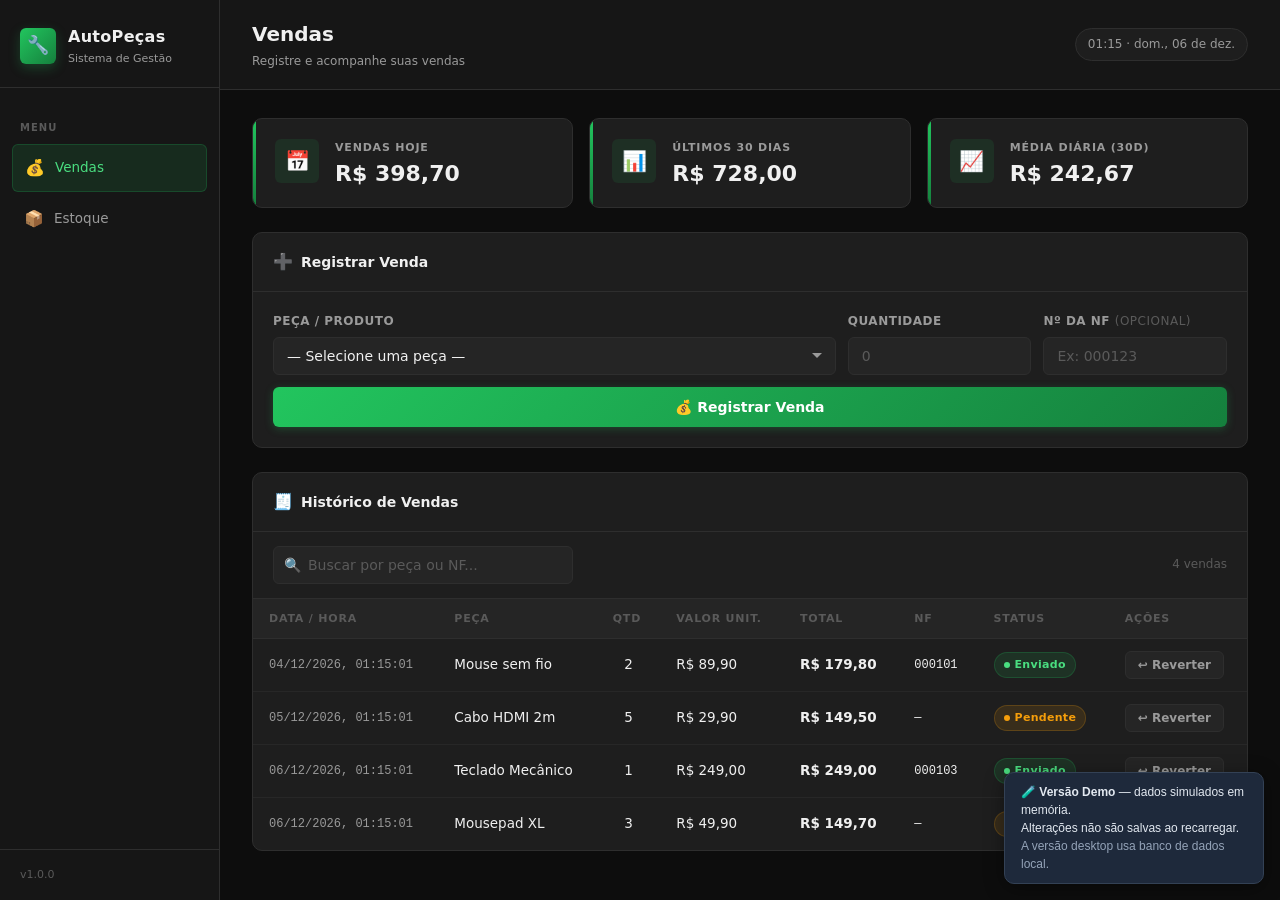
==== index.html @ d02ce4af "Add files via upload" ====
<!doctype html>
<html lang="pt-BR">
<head>
  <meta charset="UTF-8" />
  <meta name="viewport" content="width=device-width, initial-scale=1.0" />
  <title>AutoPeças — Sistema de Gestão</title>
  <link rel="stylesheet" href="loja.css" />
</head>
<body>

  <!-- SIDEBAR -->
  <aside class="sidebar">
    <div class="sidebar-logo">
      <div class="logo-icon">🔧</div>
      <div>
        <div class="logo-text">AutoPeças</div>
        <div class="logo-sub">Sistema de Gestão</div>
      </div>
    </div>

    <nav class="sidebar-nav">
      <div class="nav-label">Menu</div>
      <div class="nav-item active" id="nav-vendas" onclick="showPage('vendas')" style="cursor:pointer">
        <span class="nav-icon">💰</span> Vendas
      </div>
      <div class="nav-item" id="nav-estoque" onclick="showPage('estoque')" style="cursor:pointer">
        <span class="nav-icon">📦</span> Estoque
      </div>
    </nav>

    <div class="sidebar-footer">
      <div class="version">v1.0.0</div>
    </div>
  </aside>

  <!-- MAIN -->
  <div class="main">

    <!-- TOPBAR -->
    <header class="topbar">
      <div class="topbar-title">
        <h1 id="topbar-titulo">Vendas</h1>
        <p id="topbar-subtitulo">Registre e acompanhe suas vendas</p>
      </div>
      <div class="topbar-right">
        <div class="badge-time" id="clock">--:--</div>
      </div>
    </header>

    <!-- ══ PÁGINA: VENDAS ══════════════════════════════════════════════════════ -->
    <div class="page-content" id="page-vendas">

      <div class="stats-grid">
        <div class="stat-card">
          <div class="stat-icon">📅</div>
          <div class="stat-info">
            <div class="stat-label">Vendas Hoje</div>
            <div class="stat-value" id="venda-hoje">R$ 0,00</div>
          </div>
        </div>
        <div class="stat-card">
          <div class="stat-icon">📊</div>
          <div class="stat-info">
            <div class="stat-label">Últimos 30 Dias</div>
            <div class="stat-value" id="venda-30-dias">R$ 0,00</div>
          </div>
        </div>
        <div class="stat-card">
          <div class="stat-icon">📈</div>
          <div class="stat-info">
            <div class="stat-label">Média Diária (30d)</div>
            <div class="stat-value" id="media-30-dias">R$ 0,00</div>
          </div>
        </div>
      </div>

      <!-- REGISTRAR VENDA -->
      <div class="panel registrar-venda">
        <div class="panel-header">
          <h2><span class="ph-icon">➕</span> Registrar Venda</h2>
        </div>
        <div class="panel-body">
          <div class="form-grid cols-4">
            <div class="form-group" style="grid-column: span 2;">
              <label for="select-peca">Peça / Produto</label>
              <select id="select-peca">
                <option value="">— Selecione uma peça —</option>
              </select>
            </div>
            <div class="form-group">
              <label for="input-qtd-venda">Quantidade</label>
              <input type="number" id="input-qtd-venda" placeholder="0" min="1" />
            </div>
            <div class="form-group">
              <label for="input-nf">Nº da NF <span style="color:var(--text-muted);font-weight:400;">(opcional)</span></label>
              <input type="text" id="input-nf" placeholder="Ex: 000123" />
            </div>
            <button type="button" class="btn btn-primary btn-full" onclick="registrarVenda()">
              💰 Registrar Venda
            </button>
          </div>
        </div>
      </div>

      <!-- HISTÓRICO DE VENDAS -->
      <div class="panel historico-vendas">
        <div class="panel-header">
          <h2><span class="ph-icon">🧾</span> Histórico de Vendas</h2>
        </div>
        <div class="table-toolbar">
          <div class="search-wrap">
            <span class="search-icon">🔍</span>
            <input type="text" id="search-vendas" placeholder="Buscar por peça ou NF..."
              oninput="filtrarVendas(this.value)" />
          </div>
          <div class="table-count" id="count-vendas">0 vendas</div>
        </div>
        <div class="table-wrap">
          <table id="tabela-vendas">
            <thead>
              <tr>
                <th>Data / Hora</th>
                <th>Peça</th>
                <th>Qtd</th>
                <th>Valor Unit.</th>
                <th>Total</th>
                <th>NF</th>
                <th>Status</th>
                <th>Ações</th>
              </tr>
            </thead>
            <tbody id="tbody-vendas">
              <tr><td colspan="8">
                <div class="empty-state"><div class="empty-icon">🧾</div><p>Nenhuma venda registrada ainda.</p></div>
              </td></tr>
            </tbody>
          </table>
        </div>
      </div>

    </div><!-- /page-vendas -->

    <!-- ══ PÁGINA: ESTOQUE ═════════════════════════════════════════════════════ -->
    <div class="page-content" id="page-estoque" style="display:none">

      <div class="stats-grid" id="stats-estoque">
        <div class="stat-card">
          <div class="stat-icon">📦</div>
          <div class="stat-info">
            <div class="stat-label">Total de Peças</div>
            <div class="stat-value" id="stat-total-pecas">—</div>
          </div>
        </div>
        <div class="stat-card">
          <div class="stat-icon">🔢</div>
          <div class="stat-info">
            <div class="stat-label">Itens em Estoque</div>
            <div class="stat-value" id="stat-total-itens">—</div>
          </div>
        </div>
        <div class="stat-card">
          <div class="stat-icon">💵</div>
          <div class="stat-info">
            <div class="stat-label">Valor Total em Estoque</div>
            <div class="stat-value" id="stat-valor-total">—</div>
          </div>
        </div>
      </div>

      <!-- CADASTRAR PEÇA -->
      <div class="panel cadastro-peça">
        <div class="panel-header">
          <h2><span class="ph-icon">➕</span> Cadastrar Nova Peça</h2>
        </div>
        <div class="panel-body">
          <div class="form-grid cols-3">
            <div class="form-group" style="grid-column: span 1;">
              <label for="input-nome">Nome da Peça</label>
              <input type="text" id="input-nome" placeholder="Ex: Filtro de Óleo" />
            </div>
            <div class="form-group">
              <label for="input-qtd">Quantidade Inicial</label>
              <input type="number" id="input-qtd" placeholder="0" min="0" />
            </div>
            <div class="form-group">
              <label for="input-valor">Preço Unitário (R$)</label>
              <input type="number" id="input-valor" placeholder="0,00" step="0.01" min="0" />
            </div>
            <div class="form-group span-full">
              <label>Tags <span style="color:var(--text-muted);font-weight:400">(Enter ou vírgula para adicionar)</span></label>
              <div class="tag-input-wrap" id="tag-input-wrap" onclick="document.getElementById('tag-input-field').focus()">
                <div id="tag-chips-new"></div>
                <input
                  type="text"
                  id="tag-input-field"
                  placeholder="Ex: Motor, Filtros, Elétrico..."
                  autocomplete="off"
                  onkeydown="handleTagInput(event)"
                  oninput="showTagSuggestions(this.value)"
                  onblur="commitTagInput(this)"
                />
              </div>
              <div class="tag-suggestions" id="tag-suggestions"></div>
            </div>
            <button type="button" class="btn btn-primary btn-full" onclick="salvarNovaPeca()">
              📦 Adicionar ao Estoque
            </button>
          </div>
        </div>
      </div>

      <!-- TABELA ESTOQUE -->
      <div class="panel historico-vendas">
        <div class="panel-header">
          <h2><span class="ph-icon">📋</span> Estoque Atual</h2>
        </div>

        <div class="tag-filter-bar" id="tag-filter-bar" style="display:none">
          <span class="tag-filter-label">Filtrar por tag:</span>
          <div class="tag-filter-chips" id="tag-filter-chips"></div>
          <button type="button" class="btn btn-sm btn-secondary" onclick="limparFiltroTags()" id="btn-limpar-tags" style="display:none">✕ Limpar</button>
        </div>

        <div class="table-toolbar">
          <div class="search-wrap">
            <span class="search-icon">🔍</span>
            <input type="text" id="search-estoque" placeholder="Buscar peça..." oninput="aplicarFiltros()" />
          </div>
          <div class="table-count" id="count-estoque">0 itens</div>
        </div>

        <div class="table-wrap">
          <table id="tabela-estoque">
            <thead>
              <tr>
                <th>#</th>
                <th>Peça</th>
                <th>Tags</th>
                <th>Quantidade</th>
                <th>Preço Unit.</th>
                <th>Total em Estoque</th>
                <th>Status</th>
                <th>Ações</th>
              </tr>
            </thead>
            <tbody id="tbody-estoque">
              <tr><td colspan="8">
                <div class="empty-state"><div class="empty-icon">📦</div><p>Nenhuma peça cadastrada ainda.</p></div>
              </td></tr>
            </tbody>
          </table>
        </div>
      </div>

    </div><!-- /page-estoque -->

  </div><!-- /main -->

  <!-- TOASTS -->
  <div class="toast-container" id="toast-container"></div>

  <script src="api-bridge-demo.js"></script>
  <script src="renderer.js"></script>
  <script>
    // ── CLOCK ────────────────────────────────────────────────────────────────
    function updateClock() {
      const now = new Date();
      document.getElementById('clock').textContent =
        now.toLocaleTimeString('pt-BR', { hour: '2-digit', minute: '2-digit' }) +
        ' · ' + now.toLocaleDateString('pt-BR', { weekday: 'short', day: '2-digit', month: 'short' });
    }
    updateClock();
    setInterval(updateClock, 30000);

    // ── TOAST ────────────────────────────────────────────────────────────────
    window.showToast = function(title, msg, type = 'success') {
      const icons = { success: '✅', error: '❌', info: 'ℹ️' };
      const container = document.getElementById('toast-container');
      const t = document.createElement('div');
      t.className = `toast toast-${type}`;
      t.innerHTML = `
        <div class="toast-icon">${icons[type]}</div>
        <div class="toast-body">
          <div class="toast-title">${title}</div>
          ${msg ? `<div class="toast-msg">${msg}</div>` : ''}
        </div>
      `;
      container.appendChild(t);
      setTimeout(() => {
        t.style.animation = 'slideOut 0.2s ease forwards';
        setTimeout(() => t.remove(), 200);
      }, 3500);
    };

    // ── NAVEGAÇÃO SPA ─────────────────────────────────────────────────────────
    const pageTitles = {
      vendas:  { titulo: 'Vendas',               sub: 'Registre e acompanhe suas vendas' },
      estoque: { titulo: 'Gerenciador de Estoque', sub: 'Cadastre e controle seus produtos' },
    };

    window.showPage = function(page) {
      // Troca seção visível
      document.getElementById('page-vendas').style.display  = page === 'vendas'  ? '' : 'none';
      document.getElementById('page-estoque').style.display = page === 'estoque' ? '' : 'none';

      // Atualiza nav
      document.getElementById('nav-vendas').classList.toggle('active',  page === 'vendas');
      document.getElementById('nav-estoque').classList.toggle('active', page === 'estoque');

      // Atualiza topbar
      document.getElementById('topbar-titulo').textContent    = pageTitles[page].titulo;
      document.getElementById('topbar-subtitulo').textContent = pageTitles[page].sub;

      // Carrega dados da página ativada
      if (page === 'vendas') {
        atualizarDashboard();
      } else if (page === 'estoque') {
        carregarTabela().then(() => inicializarEventos());
        carregarTagsConhecidas();
      }
    };

    // ── FILTRAR VENDAS ────────────────────────────────────────────────────────
    window.filtrarVendas = function(query) {
      const rows = document.querySelectorAll('#tbody-vendas tr');
      const q = query.toLowerCase();
      let visible = 0;
      rows.forEach(row => {
        const match = row.textContent.toLowerCase().includes(q);
        row.style.display = match ? '' : 'none';
        if (match && !row.querySelector('.empty-state')) visible++;
      });
      const countEl = document.getElementById('count-vendas');
      if (countEl) countEl.textContent = visible + ' venda' + (visible !== 1 ? 's' : '');
    };

    // ── TAG INPUT ─────────────────────────────────────────────────────────────
    let newPecaTags = [];
    let allKnownTags = [];

    function tagColor(tag) {
      const palette = ['#3b82f6','#8b5cf6','#ec4899','#f59e0b','#10b981','#06b6d4','#ef4444','#f97316','#14b8a6','#a855f7'];
      let h = 0;
      for (let i = 0; i < tag.length; i++) h = tag.charCodeAt(i) + ((h << 5) - h);
      return palette[Math.abs(h) % palette.length];
    }
    window.tagColor = tagColor;

    function renderTagChip(tag, onRemove) {
      const color = tagColor(tag);
      const chip = document.createElement('span');
      chip.className = 'tag-chip';
      chip.style.setProperty('--tc', color);
      chip.innerHTML = `${tag}<button type="button" class="tag-chip-remove" onclick="(${onRemove.toString()})(this.parentElement)">×</button>`;
      return chip;
    }

    function refreshNewPecaChips() {
      const wrap = document.getElementById('tag-chips-new');
      if (!wrap) return;
      wrap.innerHTML = '';
      newPecaTags.forEach(tag => {
        wrap.appendChild(renderTagChip(tag, (el) => {
          newPecaTags = newPecaTags.filter(t => t !== el.firstChild.textContent.trim().replace('×','').trim());
          refreshNewPecaChips();
        }));
      });
    }

    window.handleTagInput = function(e) {
      const input = e.target;
      const val = input.value.trim().replace(/,$/, '');
      if ((e.key === 'Enter' || e.key === ',') && val) {
        e.preventDefault();
        addNewTag(val);
        input.value = '';
        document.getElementById('tag-suggestions').innerHTML = '';
      } else if (e.key === 'Backspace' && !input.value && newPecaTags.length) {
        newPecaTags.pop();
        refreshNewPecaChips();
      }
    };

    window.commitTagInput = function(input) {
      const val = input.value.trim().replace(/,$/, '');
      if (val) { addNewTag(val); input.value = ''; }
      setTimeout(() => { document.getElementById('tag-suggestions').innerHTML = ''; }, 150);
    };

    function addNewTag(tag) {
      const clean = tag.trim();
      if (clean && !newPecaTags.includes(clean)) {
        newPecaTags.push(clean);
        if (!allKnownTags.includes(clean)) allKnownTags.push(clean);
        refreshNewPecaChips();
      }
    }

    window.showTagSuggestions = function(query) {
      const box = document.getElementById('tag-suggestions');
      if (!query.trim()) { box.innerHTML = ''; return; }
      const q = query.toLowerCase();
      const matches = allKnownTags.filter(t => t.toLowerCase().includes(q) && !newPecaTags.includes(t));
      if (!matches.length) { box.innerHTML = ''; return; }
      box.innerHTML = matches.map(t =>
        `<div class="tag-suggestion-item" onmousedown="addNewTag('${t}');document.getElementById('tag-input-field').value='';document.getElementById('tag-suggestions').innerHTML=''">${t}</div>`
      ).join('');
    };

    window.getNewPecaTags = () => [...newPecaTags];
    window.resetNewPecaTags = () => {
      newPecaTags = [];
      refreshNewPecaChips();
      document.getElementById('tag-input-field').value = '';
    };

    window.carregarTagsConhecidas = async function() {
      try {
        allKnownTags = await window.api.getAllTags();
        renderTagFilterBar();
      } catch (_) {}
    };

    // ── FILTRO POR TAGS ───────────────────────────────────────────────────────
    let activeTags = new Set();

    function renderTagFilterBar() {
      const bar = document.getElementById('tag-filter-bar');
      const chips = document.getElementById('tag-filter-chips');
      if (!allKnownTags.length) { bar.style.display = 'none'; return; }
      bar.style.display = 'flex';
      chips.innerHTML = allKnownTags.map(tag => {
        const color = tagColor(tag);
        const active = activeTags.has(tag);
        return `<button type="button" class="tag-filter-chip ${active ? 'active' : ''}"
          style="--tc:${color}" onclick="toggleTagFilter('${tag}')">${tag}</button>`;
      }).join('');
    }

    window.toggleTagFilter = function(tag) {
      if (activeTags.has(tag)) activeTags.delete(tag);
      else activeTags.add(tag);
      document.getElementById('btn-limpar-tags').style.display = activeTags.size ? '' : 'none';
      renderTagFilterBar();
      aplicarFiltros();
    };

    window.limparFiltroTags = function() {
      activeTags.clear();
      document.getElementById('btn-limpar-tags').style.display = 'none';
      renderTagFilterBar();
      aplicarFiltros();
    };

    window.aplicarFiltros = function() {
      const q = (document.getElementById('search-estoque')?.value || '').toLowerCase();
      const rows = document.querySelectorAll('#tbody-estoque tr[data-tags]');
      let visible = 0;
      rows.forEach(row => {
        const text = row.textContent.toLowerCase();
        const rowTags = JSON.parse(row.dataset.tags || '[]');
        const textMatch = !q || text.includes(q);
        const tagMatch = !activeTags.size || [...activeTags].every(t => rowTags.includes(t));
        const show = textMatch && tagMatch;
        row.style.display = show ? '' : 'none';
        if (show) visible++;
      });
      const countEl = document.getElementById('count-estoque');
      if (countEl) countEl.textContent = visible + (visible !== 1 ? ' itens' : ' item');
    };

    // ── STATS ESTOQUE ─────────────────────────────────────────────────────────
    window.atualizarStatsEstoque = function(estoque) {
      const totalPecas = estoque.length;
      const totalItens = estoque.reduce((s, p) => s + (p.quantidade || 0), 0);
      const valorTotal = estoque.reduce((s, p) => s + (p.quantidade || 0) * (p.valor || 0), 0);

      const el = (id, v) => { const e = document.getElementById(id); if (e) e.textContent = v; };
      el('stat-total-pecas', totalPecas || '—');
      el('stat-total-itens', totalItens || '—');
      el('stat-valor-total', totalPecas
        ? valorTotal.toLocaleString('pt-BR', { style: 'currency', currency: 'BRL' })
        : '—');

      const countEl = document.getElementById('count-estoque');
      if (countEl) countEl.textContent = totalPecas + (totalPecas !== 1 ? ' itens' : ' item');

      const allTags = [...new Set(estoque.flatMap(p => p.tags || []))].sort();
      allKnownTags = [...new Set([...allKnownTags, ...allTags])];
      renderTagFilterBar();
    };
  </script>
</body>
</html>
---- loja.css ----
/* ===========================
   RESET & VARIABLES
=========================== */
*, *::before, *::after {
  margin: 0;
  padding: 0;
  box-sizing: border-box;
}

:root {
  --green-400: #4ade80;
  --green-500: #22c55e;
  --green-600: #16a34a;
  --green-700: #15803d;
  --green-glow: rgba(34, 197, 94, 0.25);

  --bg-base:    #0d0d0d;
  --bg-surface: #161616;
  --bg-card:    #1e1e1e;
  --bg-input:   #252525;
  --bg-hover:   #2a2a2a;

  --border:     #2e2e2e;
  --border-focus: #22c55e;

  --text-primary:   #f0f0f0;
  --text-secondary: #9a9a9a;
  --text-muted:     #5a5a5a;

  --red:    #ef4444;
  --blue:   #3b82f6;
  --yellow: #f59e0b;

  --sidebar-w: 220px;
  --radius: 10px;
  --radius-sm: 6px;
  --transition: 0.18s ease;
}

html { scroll-behavior: smooth; }

body {
  background: var(--bg-base);
  color: var(--text-primary);
  font-family: "Inter", "Segoe UI", system-ui, sans-serif;
  font-size: 14px;
  line-height: 1.6;
  min-height: 100vh;
  display: flex;
}

/* ===========================
   SIDEBAR
=========================== */
.sidebar {
  width: var(--sidebar-w);
  min-height: 100vh;
  background: var(--bg-surface);
  border-right: 1px solid var(--border);
  display: flex;
  flex-direction: column;
  position: fixed;
  top: 0; left: 0;
  z-index: 100;
}

.sidebar-logo {
  padding: 24px 20px 20px;
  border-bottom: 1px solid var(--border);
  display: flex;
  align-items: center;
  gap: 12px;
}

.sidebar-logo .logo-icon {
  width: 36px;
  height: 36px;
  background: linear-gradient(135deg, var(--green-500), var(--green-700));
  border-radius: var(--radius-sm);
  display: flex;
  align-items: center;
  justify-content: center;
  font-size: 18px;
  flex-shrink: 0;
  box-shadow: 0 4px 12px var(--green-glow);
}

.sidebar-logo .logo-text {
  font-size: 16px;
  font-weight: 700;
  color: var(--text-primary);
  letter-spacing: 0.3px;
}

.sidebar-logo .logo-sub {
  font-size: 11px;
  color: var(--text-secondary);
}

.sidebar-nav {
  padding: 16px 12px;
  flex: 1;
  display: flex;
  flex-direction: column;
  gap: 4px;
}

.nav-label {
  font-size: 10px;
  font-weight: 600;
  text-transform: uppercase;
  letter-spacing: 1px;
  color: var(--text-muted);
  padding: 8px 8px 4px;
  margin-top: 8px;
}

.nav-item {
  display: flex;
  align-items: center;
  gap: 10px;
  padding: 10px 12px;
  border-radius: var(--radius-sm);
  color: var(--text-secondary);
  text-decoration: none;
  font-size: 13.5px;
  font-weight: 500;
  transition: all var(--transition);
  cursor: pointer;
}

.nav-item:hover {
  background: var(--bg-hover);
  color: var(--text-primary);
}

.nav-item.active {
  background: rgba(34, 197, 94, 0.12);
  color: var(--green-400);
  border: 1px solid rgba(34, 197, 94, 0.2);
}

.nav-item .nav-icon {
  font-size: 16px;
  width: 20px;
  text-align: center;
  flex-shrink: 0;
}

.sidebar-footer {
  padding: 16px 20px;
  border-top: 1px solid var(--border);
}

.sidebar-footer .version {
  font-size: 11px;
  color: var(--text-muted);
}

/* ===========================
   MAIN CONTENT
=========================== */
.main {
  margin-left: var(--sidebar-w);
  flex: 1;
  min-height: 100vh;
  display: flex;
  flex-direction: column;
}

/* ===========================
   TOPBAR
=========================== */
.topbar {
  padding: 18px 32px;
  border-bottom: 1px solid var(--border);
  background: var(--bg-surface);
  display: flex;
  align-items: center;
  justify-content: space-between;
  position: sticky;
  top: 0;
  z-index: 50;
}

.topbar-title h1 {
  font-size: 20px;
  font-weight: 700;
  color: var(--text-primary);
}

.topbar-title p {
  font-size: 12px;
  color: var(--text-secondary);
  margin-top: 2px;
}

.topbar-right {
  display: flex;
  align-items: center;
  gap: 12px;
}

.badge-time {
  font-size: 12px;
  color: var(--text-secondary);
  background: var(--bg-card);
  border: 1px solid var(--border);
  padding: 6px 12px;
  border-radius: 20px;
}

/* ===========================
   PAGE CONTENT
=========================== */
.page-content {
  padding: 28px 32px;
  flex: 1;
  display: flex;
  flex-direction: column;
  gap: 24px;
}

/* ===========================
   CARDS DASHBOARD
=========================== */
.stats-grid {
  display: grid;
  grid-template-columns: repeat(3, 1fr);
  gap: 16px;
}

.stat-card {
  background: var(--bg-card);
  border: 1px solid var(--border);
  border-radius: var(--radius);
  padding: 20px 22px;
  display: flex;
  align-items: flex-start;
  gap: 16px;
  transition: all var(--transition);
  position: relative;
  overflow: hidden;
}

.stat-card::before {
  content: '';
  position: absolute;
  top: 0; left: 0;
  width: 3px;
  height: 100%;
  background: linear-gradient(to bottom, var(--green-500), var(--green-700));
  border-radius: 3px 0 0 3px;
}

.stat-card:hover {
  border-color: rgba(34, 197, 94, 0.3);
  transform: translateY(-2px);
  box-shadow: 0 8px 24px rgba(0,0,0,0.3);
}

.stat-icon {
  width: 44px;
  height: 44px;
  background: rgba(34, 197, 94, 0.1);
  border-radius: var(--radius-sm);
  display: flex;
  align-items: center;
  justify-content: center;
  font-size: 20px;
  flex-shrink: 0;
}

.stat-info {
  flex: 1;
  min-width: 0;
}

.stat-info .stat-label {
  font-size: 11px;
  font-weight: 600;
  text-transform: uppercase;
  letter-spacing: 0.8px;
  color: var(--text-secondary);
  margin-bottom: 4px;
}

.stat-info .stat-value {
  font-size: 22px;
  font-weight: 700;
  color: var(--text-primary);
  line-height: 1.2;
}

/* ===========================
   PANELS (cards de seção)
=========================== */
.panel {
  background: var(--bg-card);
  border: 1px solid var(--border);
  border-radius: var(--radius);
  overflow: hidden;
}

.panel-header {
  padding: 16px 20px;
  border-bottom: 1px solid var(--border);
  display: flex;
  align-items: center;
  justify-content: space-between;
}

.panel-header h2 {
  font-size: 14px;
  font-weight: 600;
  color: var(--text-primary);
  display: flex;
  align-items: center;
  gap: 8px;
}

.panel-header h2 .ph-icon {
  color: var(--green-500);
  font-size: 16px;
}

.panel-body {
  padding: 20px;
}

/* ===========================
   FORMULÁRIOS
=========================== */
.form-grid {
  display: grid;
  grid-template-columns: 1fr 1fr;
  gap: 12px;
}

.form-grid.cols-3 {
  grid-template-columns: 2fr 1fr 1fr;
}

.form-grid.cols-4 {
  grid-template-columns: 2fr 1fr 1fr 1fr;
}

.form-group {
  display: flex;
  flex-direction: column;
  gap: 6px;
}

.form-group.span-full {
  grid-column: 1 / -1;
}

.form-group label {
  font-size: 12px;
  font-weight: 600;
  color: var(--text-secondary);
  text-transform: uppercase;
  letter-spacing: 0.5px;
}

input, select {
  width: 100%;
  padding: 10px 13px;
  background: var(--bg-input);
  border: 1px solid var(--border);
  border-radius: var(--radius-sm);
  color: var(--text-primary);
  font-size: 14px;
  font-family: inherit;
  transition: all var(--transition);
  -webkit-appearance: none;
  appearance: none;
}

input:focus, select:focus {
  outline: none;
  border-color: var(--border-focus);
  box-shadow: 0 0 0 3px rgba(34, 197, 94, 0.1);
  background: var(--bg-hover);
}

input::placeholder {
  color: var(--text-muted);
}

select {
  background-image: url("data:image/svg+xml,%3Csvg xmlns='http://www.w3.org/2000/svg' width='12' height='12' viewBox='0 0 12 12'%3E%3Cpath fill='%239a9a9a' d='M6 8L1 3h10z'/%3E%3C/svg%3E");
  background-repeat: no-repeat;
  background-position: right 12px center;
  padding-right: 34px;
}

select option {
  background: #222;
  color: var(--text-primary);
}

/* ===========================
   BOTÕES
=========================== */
.btn {
  display: inline-flex;
  align-items: center;
  justify-content: center;
  gap: 7px;
  padding: 10px 18px;
  border: none;
  border-radius: var(--radius-sm);
  font-size: 13px;
  font-weight: 600;
  font-family: inherit;
  cursor: pointer;
  transition: all var(--transition);
  white-space: nowrap;
  text-decoration: none;
}

.btn-primary {
  background: linear-gradient(135deg, var(--green-500), var(--green-700));
  color: white;
  box-shadow: 0 2px 8px var(--green-glow);
}

.btn-primary:hover {
  background: linear-gradient(135deg, var(--green-400), var(--green-600));
  box-shadow: 0 4px 14px rgba(34, 197, 94, 0.35);
  transform: translateY(-1px);
}

.btn-primary:active { transform: translateY(0); }

.btn-secondary {
  background: var(--bg-input);
  color: var(--text-secondary);
  border: 1px solid var(--border);
}

.btn-secondary:hover {
  background: var(--bg-hover);
  color: var(--text-primary);
  border-color: #444;
}

.btn-danger {
  background: rgba(239, 68, 68, 0.1);
  color: var(--red);
  border: 1px solid rgba(239, 68, 68, 0.2);
}

.btn-danger:hover {
  background: var(--red);
  color: white;
  border-color: var(--red);
}

.btn-blue {
  background: rgba(59, 130, 246, 0.1);
  color: var(--blue);
  border: 1px solid rgba(59, 130, 246, 0.2);
}

.btn-blue:hover {
  background: var(--blue);
  color: white;
  border-color: var(--blue);
}

.btn-sm {
  padding: 6px 12px;
  font-size: 12px;
}

.btn-full {
  width: 100%;
  grid-column: 1 / -1;
  padding: 12px;
  font-size: 14px;
}

/* ===========================
   TABELAS
=========================== */
.table-toolbar {
  display: flex;
  align-items: center;
  justify-content: space-between;
  gap: 12px;
  padding: 14px 20px;
  border-bottom: 1px solid var(--border);
}

.search-wrap {
  position: relative;
  flex: 1;
  max-width: 300px;
}

.search-wrap .search-icon {
  position: absolute;
  left: 11px;
  top: 50%;
  transform: translateY(-50%);
  color: var(--text-muted);
  font-size: 14px;
  pointer-events: none;
}

.search-wrap input {
  padding-left: 34px;
}

.table-count {
  font-size: 12px;
  color: var(--text-muted);
  white-space: nowrap;
}

.table-wrap {
  overflow-x: auto;
}

table {
  width: 100%;
  border-collapse: collapse;
}

table thead {
  background: rgba(255,255,255,0.03);
  border-bottom: 1px solid var(--border);
}

table th {
  padding: 11px 16px;
  text-align: left;
  font-size: 11px;
  font-weight: 600;
  text-transform: uppercase;
  letter-spacing: 0.8px;
  color: var(--text-muted);
  white-space: nowrap;
}

table td {
  padding: 12px 16px;
  border-bottom: 1px solid rgba(255,255,255,0.04);
  color: var(--text-primary);
  font-size: 13.5px;
  vertical-align: middle;
}

table tbody tr:last-child td { border-bottom: none; }

table tbody tr {
  transition: background var(--transition);
}

table tbody tr:hover {
  background: rgba(255,255,255,0.03);
}

.td-mono {
  font-family: "Consolas", "Courier New", monospace;
  font-size: 13px;
}

.td-name {
  font-weight: 500;
}

/* ===========================
   BADGES / STATUS
=========================== */
.badge {
  display: inline-flex;
  align-items: center;
  gap: 5px;
  padding: 3px 9px;
  border-radius: 20px;
  font-size: 11px;
  font-weight: 600;
  letter-spacing: 0.3px;
  white-space: nowrap;
}

.badge::before {
  content: '';
  width: 6px;
  height: 6px;
  border-radius: 50%;
}

.badge-pendente {
  background: rgba(245, 158, 11, 0.12);
  color: var(--yellow);
  border: 1px solid rgba(245, 158, 11, 0.2);
}

.badge-pendente::before { background: var(--yellow); }

.badge-enviado {
  background: rgba(34, 197, 94, 0.12);
  color: var(--green-400);
  border: 1px solid rgba(34, 197, 94, 0.2);
}

.badge-enviado::before { background: var(--green-400); }

.badge-estoque-ok {
  background: rgba(34, 197, 94, 0.1);
  color: var(--green-400);
  border: 1px solid rgba(34, 197, 94, 0.15);
}

.badge-estoque-baixo {
  background: rgba(245, 158, 11, 0.1);
  color: var(--yellow);
  border: 1px solid rgba(245, 158, 11, 0.15);
}

.badge-estoque-critico {
  background: rgba(239, 68, 68, 0.1);
  color: var(--red);
  border: 1px solid rgba(239, 68, 68, 0.15);
}

/* ===========================
   QTD CONTROLS
=========================== */
.qty-control {
  display: inline-flex;
  align-items: center;
  gap: 6px;
}

.qty-control input {
  width: 64px;
  text-align: center;
  padding: 6px 8px;
  font-size: 13px;
}

.qty-btn {
  width: 28px;
  height: 28px;
  display: inline-flex;
  align-items: center;
  justify-content: center;
  border: 1px solid var(--border);
  border-radius: var(--radius-sm);
  background: var(--bg-input);
  color: var(--text-secondary);
  font-size: 16px;
  cursor: pointer;
  transition: all var(--transition);
  flex-shrink: 0;
}

.qty-btn:hover {
  background: var(--blue);
  color: white;
  border-color: var(--blue);
}

/* ===========================
   TAGS
=========================== */

/* chip genérico (na tabela e no input) */
.tag-chip {
  display: inline-flex;
  align-items: center;
  gap: 4px;
  padding: 2px 8px;
  border-radius: 20px;
  font-size: 11px;
  font-weight: 600;
  background: color-mix(in srgb, var(--tc, #22c55e) 15%, transparent);
  color: var(--tc, #22c55e);
  border: 1px solid color-mix(in srgb, var(--tc, #22c55e) 30%, transparent);
  white-space: nowrap;
}

.tag-chip-remove {
  background: none;
  border: none;
  color: inherit;
  cursor: pointer;
  font-size: 14px;
  line-height: 1;
  padding: 0;
  opacity: 0.7;
  margin-left: 2px;
}
.tag-chip-remove:hover { opacity: 1; }

.tag-chip-list {
  display: flex;
  flex-wrap: wrap;
  gap: 4px;
}

/* input de tags no formulário */
.tag-input-wrap {
  display: flex;
  flex-wrap: wrap;
  align-items: center;
  gap: 6px;
  padding: 7px 10px;
  background: var(--bg-input);
  border: 1px solid var(--border);
  border-radius: var(--radius-sm);
  cursor: text;
  min-height: 40px;
  transition: border-color var(--transition), box-shadow var(--transition);
}

.tag-input-wrap:focus-within {
  border-color: var(--border-focus);
  box-shadow: 0 0 0 3px rgba(34,197,94,0.1);
}

#tag-chips-new {
  display: contents;
}

.tag-input-wrap input {
  flex: 1;
  min-width: 120px;
  background: none;
  border: none;
  padding: 0;
  font-size: 13px;
  color: var(--text-primary);
  box-shadow: none;
}

.tag-input-wrap input:focus {
  outline: none;
  box-shadow: none;
  border: none;
}

/* sugestões de autocomplete */
.tag-suggestions {
  position: relative;
  z-index: 50;
}

.tag-suggestion-item {
  padding: 7px 12px;
  font-size: 13px;
  cursor: pointer;
  background: var(--bg-card);
  border: 1px solid var(--border);
  border-top: none;
  color: var(--text-primary);
  transition: background var(--transition);
}

.tag-suggestion-item:first-child {
  border-top: 1px solid var(--border);
  border-radius: var(--radius-sm) var(--radius-sm) 0 0;
}

.tag-suggestion-item:last-child {
  border-radius: 0 0 var(--radius-sm) var(--radius-sm);
}

.tag-suggestion-item:hover {
  background: var(--bg-hover);
  color: var(--green-400);
}

/* barra de filtro por tags */
.tag-filter-bar {
  display: flex;
  align-items: center;
  flex-wrap: wrap;
  gap: 8px;
  padding: 12px 20px;
  border-bottom: 1px solid var(--border);
  background: rgba(255,255,255,0.02);
}

.tag-filter-label {
  font-size: 11px;
  font-weight: 600;
  text-transform: uppercase;
  letter-spacing: 0.8px;
  color: var(--text-muted);
  white-space: nowrap;
}

.tag-filter-chips {
  display: flex;
  flex-wrap: wrap;
  gap: 6px;
}

.tag-filter-chip {
  padding: 3px 10px;
  border-radius: 20px;
  font-size: 12px;
  font-weight: 500;
  cursor: pointer;
  border: 1px solid color-mix(in srgb, var(--tc, #22c55e) 30%, transparent);
  background: transparent;
  color: var(--text-secondary);
  font-family: inherit;
  transition: all var(--transition);
}

.tag-filter-chip:hover {
  background: color-mix(in srgb, var(--tc, #22c55e) 12%, transparent);
  color: var(--tc, #22c55e);
}

.tag-filter-chip.active {
  background: color-mix(in srgb, var(--tc, #22c55e) 18%, transparent);
  color: var(--tc, #22c55e);
  border-color: color-mix(in srgb, var(--tc, #22c55e) 50%, transparent);
  font-weight: 600;
}

/* ===========================
   EMPTY STATE
=========================== */
.empty-state {
  text-align: center;
  padding: 48px 20px;
  color: var(--text-muted);
}

.empty-state .empty-icon {
  font-size: 40px;
  margin-bottom: 12px;
  opacity: 0.5;
}

.empty-state p {
  font-size: 13px;
}

/* ===========================
   TOAST NOTIFICATIONS
=========================== */
.toast-container {
  position: fixed;
  bottom: 24px;
  right: 24px;
  display: flex;
  flex-direction: column;
  gap: 10px;
  z-index: 9999;
}

.toast {
  display: flex;
  align-items: flex-start;
  gap: 12px;
  padding: 14px 18px;
  border-radius: var(--radius);
  background: var(--bg-card);
  border: 1px solid var(--border);
  box-shadow: 0 8px 32px rgba(0,0,0,0.5);
  min-width: 280px;
  max-width: 380px;
  animation: slideIn 0.2s ease;
  font-size: 13.5px;
}

.toast.toast-success { border-left: 3px solid var(--green-500); }
.toast.toast-error   { border-left: 3px solid var(--red); }
.toast.toast-info    { border-left: 3px solid var(--blue); }

.toast-icon { font-size: 18px; flex-shrink: 0; }
.toast-body { flex: 1; }
.toast-title { font-weight: 600; color: var(--text-primary); }
.toast-msg   { font-size: 12px; color: var(--text-secondary); margin-top: 2px; }

@keyframes slideIn {
  from { opacity: 0; transform: translateX(20px); }
  to   { opacity: 1; transform: translateX(0); }
}

@keyframes slideOut {
  from { opacity: 1; transform: translateX(0); }
  to   { opacity: 0; transform: translateX(20px); }
}

/* ===========================
   DIVISOR DE AÇÕES
=========================== */
.action-group {
  display: flex;
  align-items: center;
  gap: 6px;
}

/* ===========================
   SEPARADOR
=========================== */
.divider {
  height: 1px;
  background: var(--border);
  margin: 4px 0;
}

/* ===========================
   SCROLLBAR
=========================== */
::-webkit-scrollbar { width: 8px; height: 8px; }
::-webkit-scrollbar-track { background: var(--bg-base); }
::-webkit-scrollbar-thumb { background: #333; border-radius: 4px; }
::-webkit-scrollbar-thumb:hover { background: #444; }

/* ===========================
   RESPONSIVO
=========================== */
@media (max-width: 900px) {
  :root { --sidebar-w: 0px; }

  .sidebar { display: none; }
  .main { margin-left: 0; }
  .page-content { padding: 20px 16px; }
  .topbar { padding: 14px 16px; }

  .stats-grid { grid-template-columns: 1fr 1fr; }
  .form-grid { grid-template-columns: 1fr 1fr; }
  .form-grid.cols-3,
  .form-grid.cols-4 { grid-template-columns: 1fr 1fr; }
}

@media (max-width: 600px) {
  .stats-grid { grid-template-columns: 1fr; }
  .form-grid,
  .form-grid.cols-3,
  .form-grid.cols-4 { grid-template-columns: 1fr; }
}
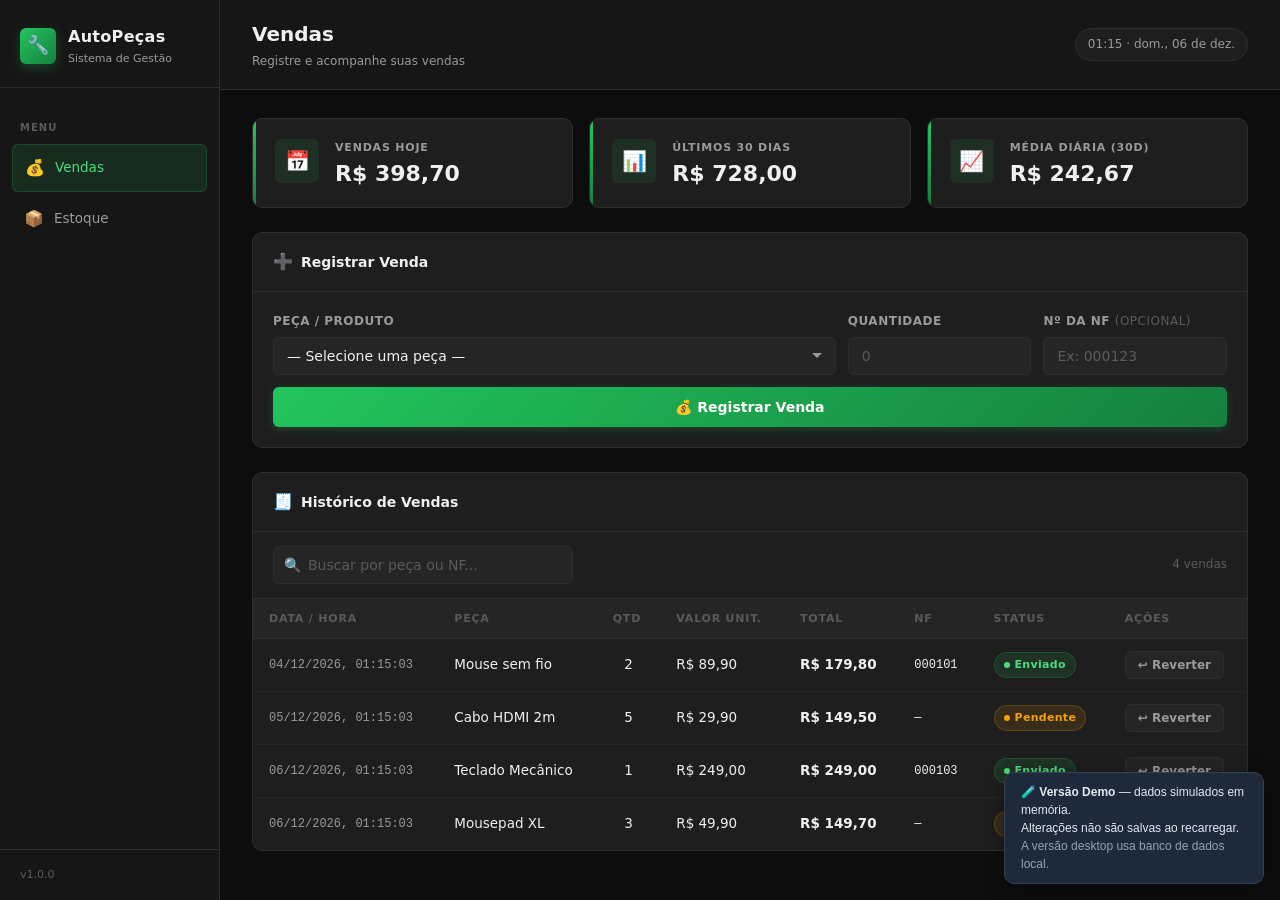
==== commit 4cb4fcf1: "Update title from 'AutoPeças' to 'Stockflow'" ====
--- a/index.html
+++ b/index.html
@@ -3,7 +3,7 @@
 <head>
   <meta charset="UTF-8" />
   <meta name="viewport" content="width=device-width, initial-scale=1.0" />
-  <title>AutoPeças — Sistema de Gestão</title>
+  <title>Stockflow — Sistema de Gestão</title>
   <link rel="stylesheet" href="loja.css" />
 </head>
 <body>
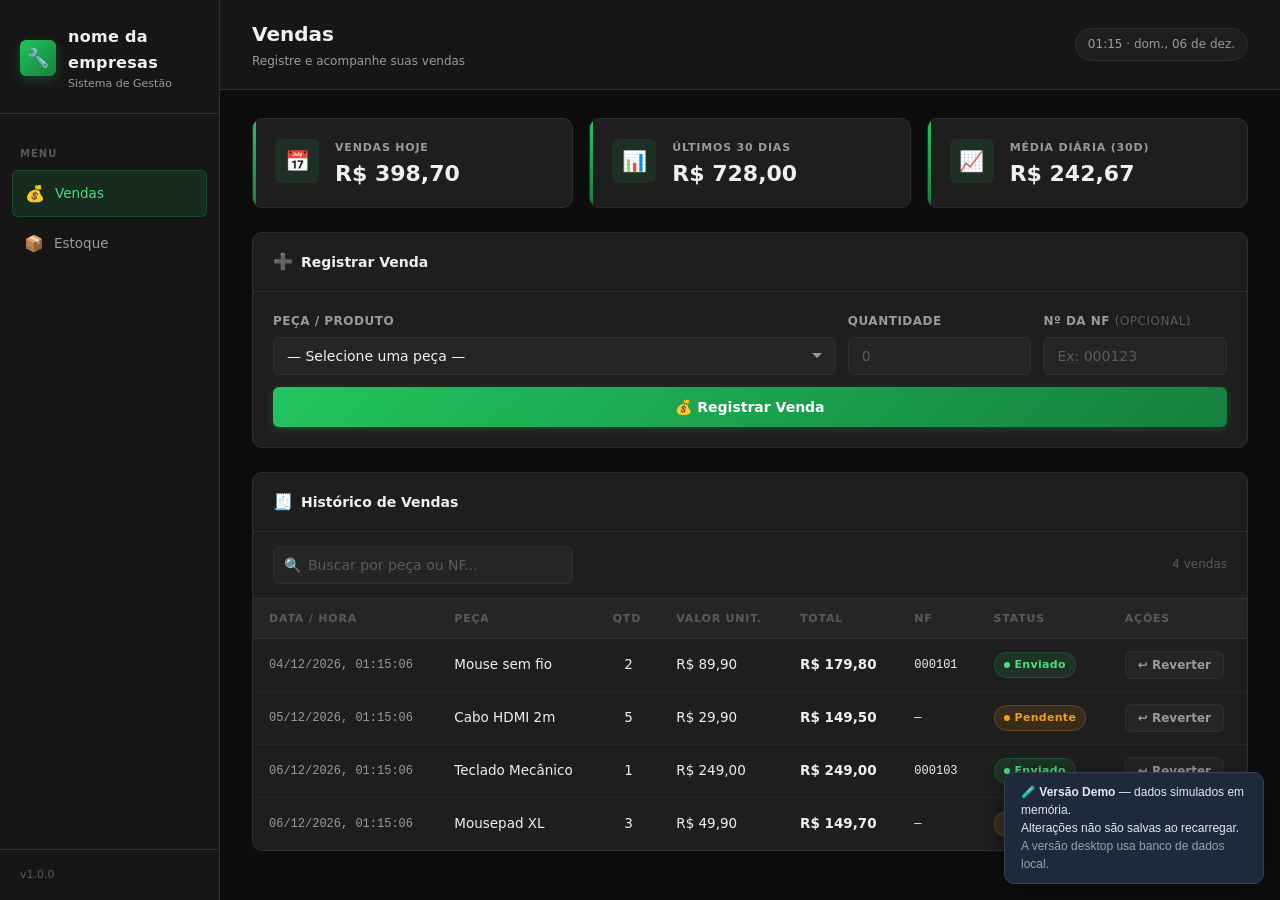
==== commit f0417004: "Update logo text placeholder in index.html" ====
--- a/index.html
+++ b/index.html
@@ -13,7 +13,7 @@
     <div class="sidebar-logo">
       <div class="logo-icon">🔧</div>
       <div>
-        <div class="logo-text">AutoPeças</div>
+        <div class="logo-text">nome da empresas</div> <!-- placeholder -->
         <div class="logo-sub">Sistema de Gestão</div>
       </div>
     </div>
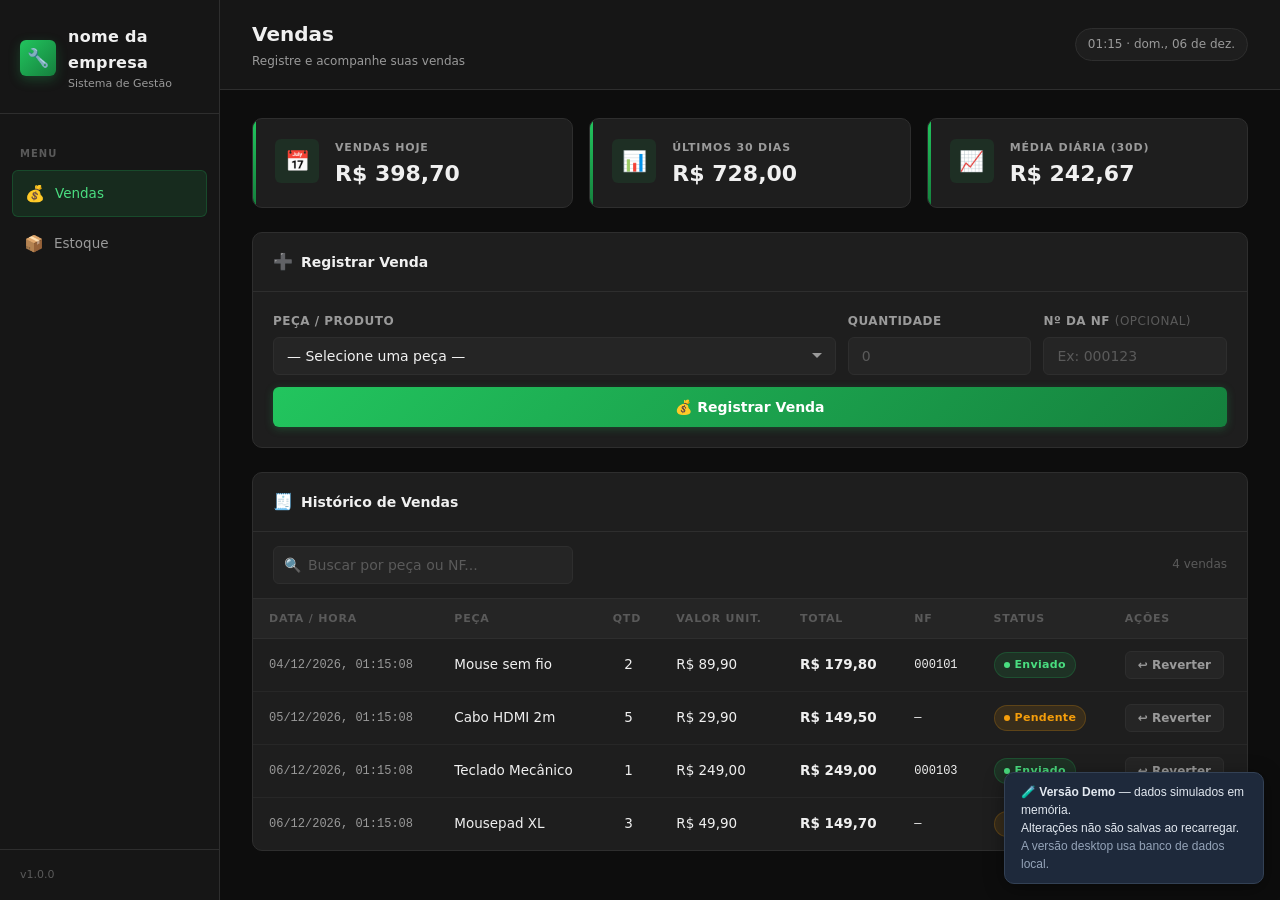
==== commit 0c24541f: "Fix company name placeholder in sidebar" ====
--- a/index.html
+++ b/index.html
@@ -13,7 +13,7 @@
     <div class="sidebar-logo">
       <div class="logo-icon">🔧</div>
       <div>
-        <div class="logo-text">nome da empresas</div> <!-- placeholder -->
+        <div class="logo-text">nome da empresa</div> <!-- placeholder -->
         <div class="logo-sub">Sistema de Gestão</div>
       </div>
     </div>
